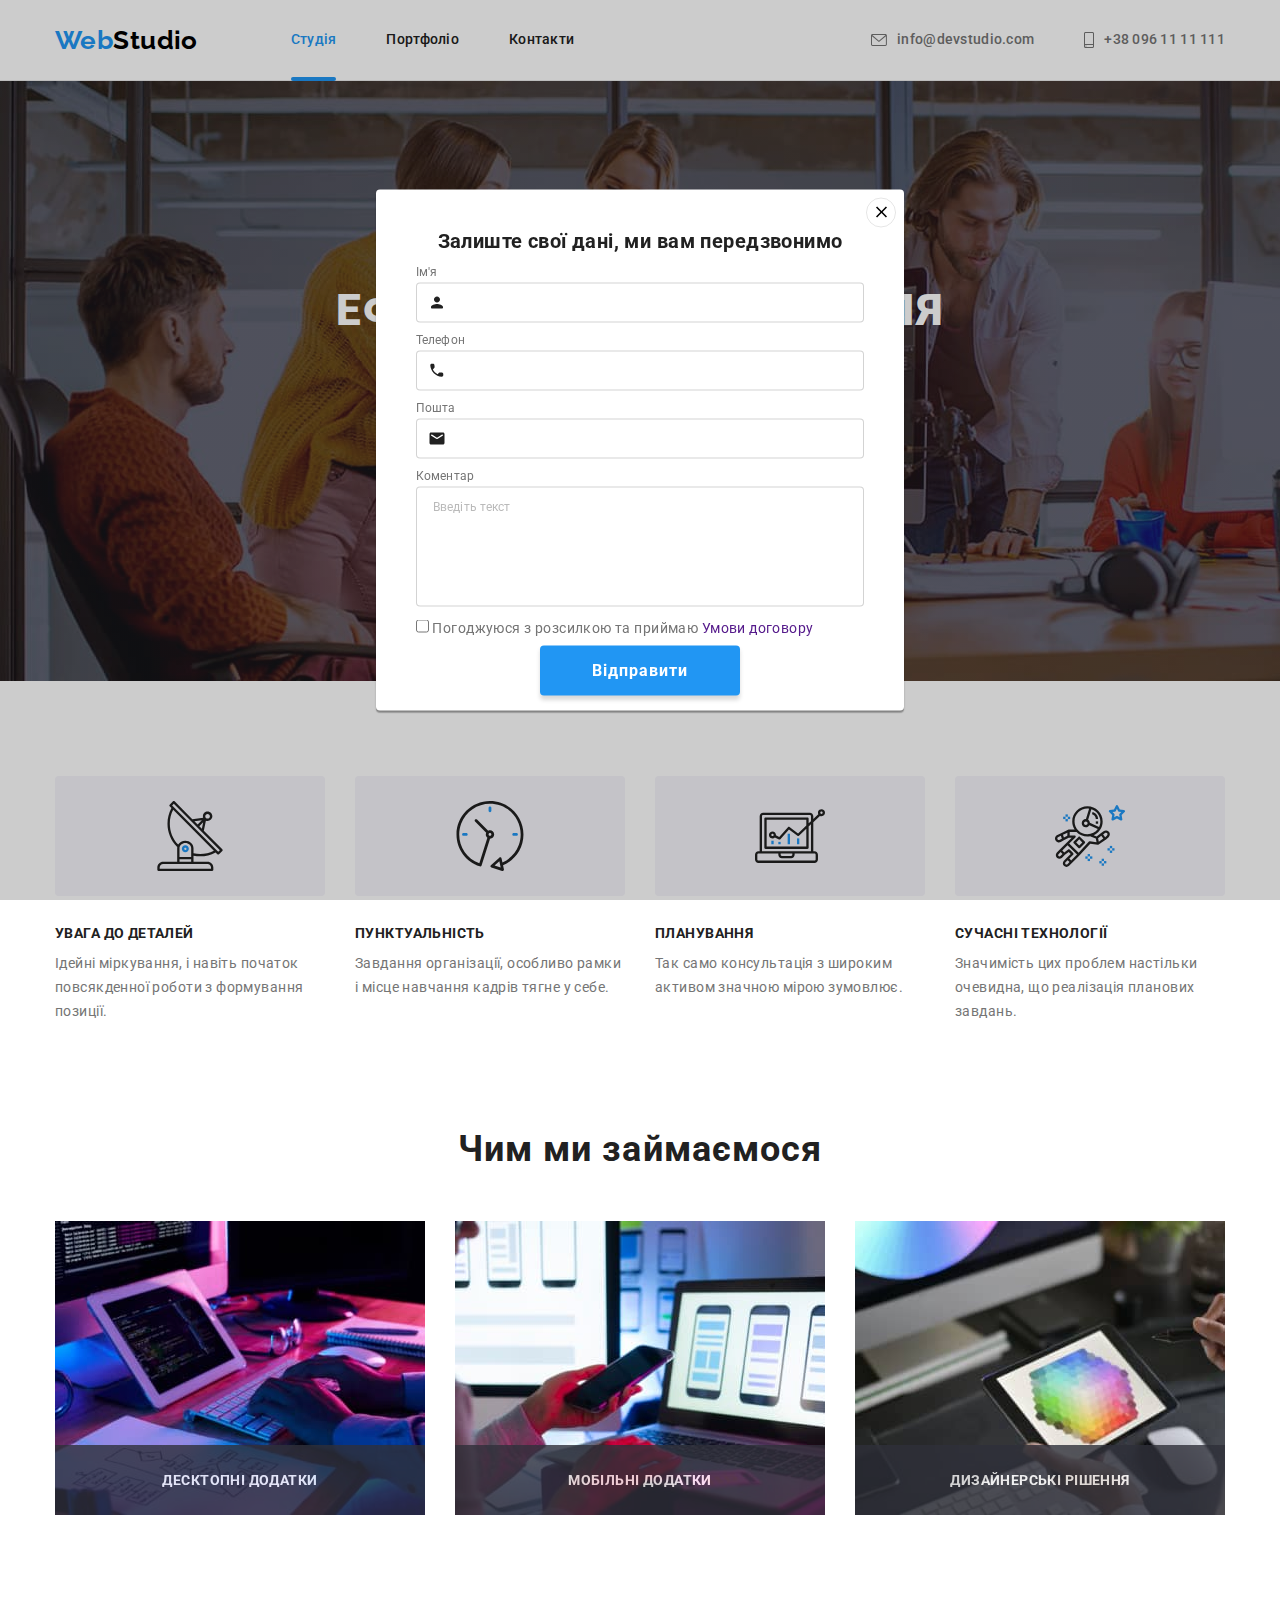
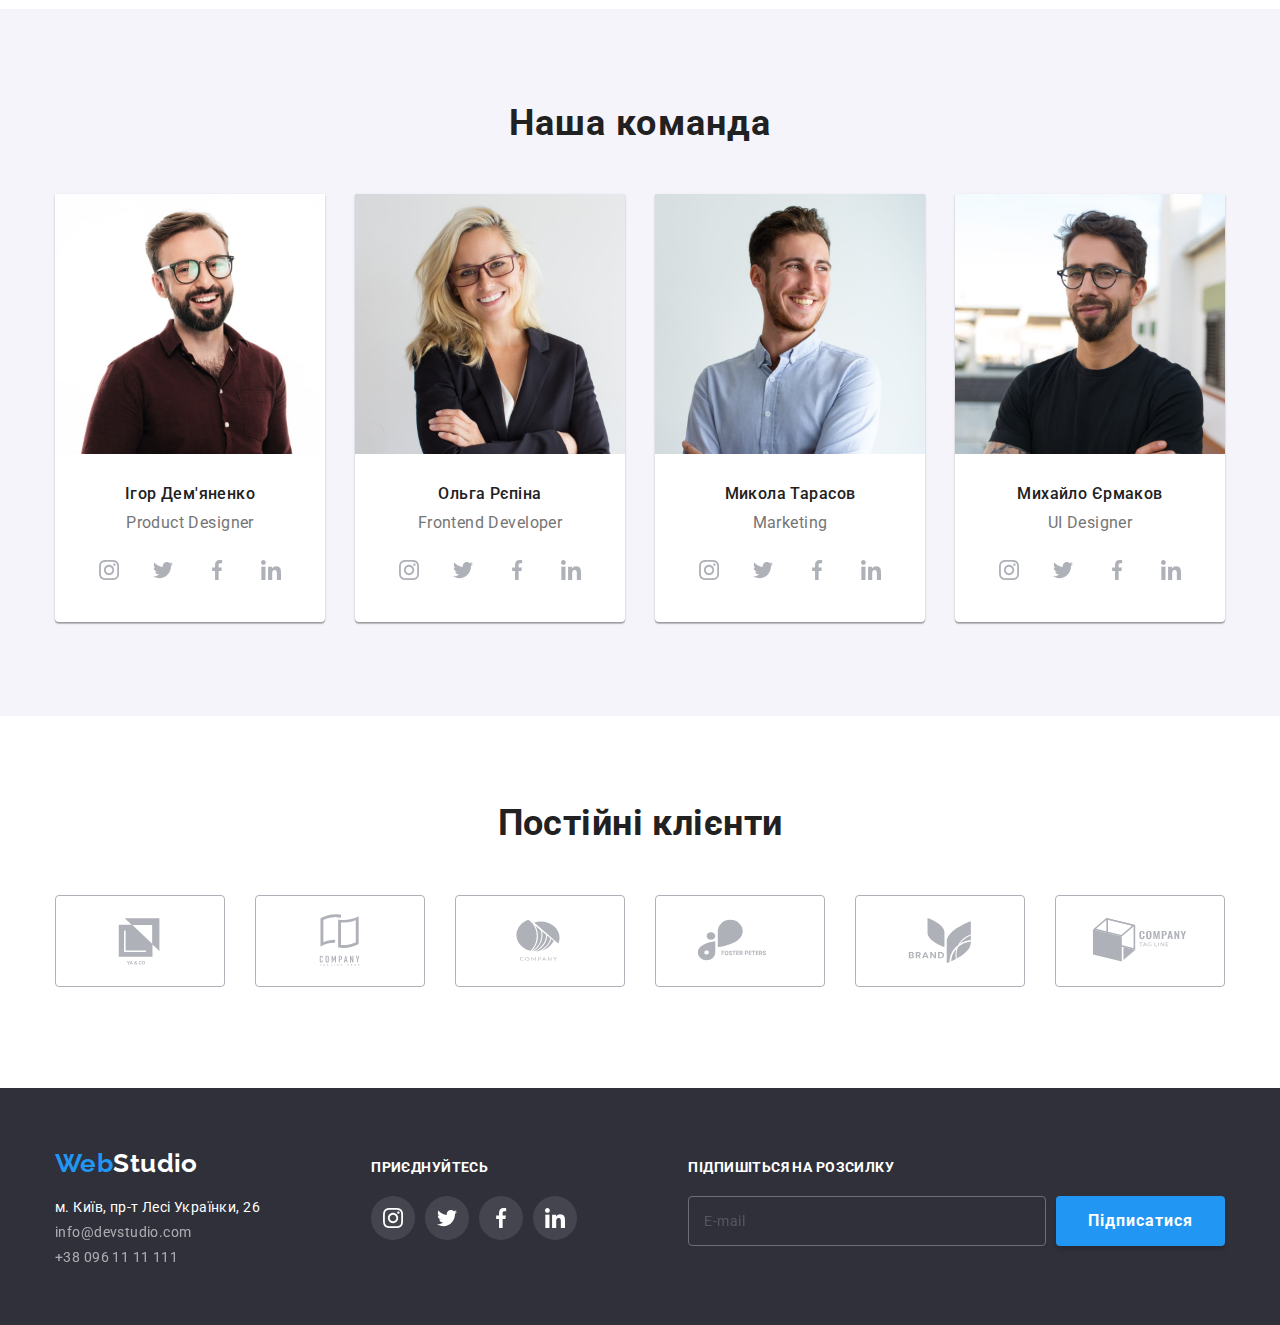
==== index.html @ ad866279 "hw6" ====
<!DOCTYPE html>
<html lang="uk">
<head>
    <meta charset="UTF-8">
    <meta http-equiv="X-UA-Compatible" content="IE=edge">
    <meta name="viewport" content="width=device-width, initial-scale=1.0">
    <title>WebStudio</title>
    <link rel="preconnect" href="https://fonts.googleapis.com">
    <link rel="preconnect" href="https://fonts.gstatic.com" crossorigin>
    <link href="https://fonts.googleapis.com/css2?family=Raleway:wght@700&family=Roboto:wght@400;500;700;900&display=swap" rel="stylesheet">
    <link rel="stylesheet" href="https://cdn.jsdelivr.net/npm/modern-normalize@1.1.0/modern-normalize.min.css">
    <link href="./css/styles.css" rel="stylesheet">
</head>
<body>
    <header class="page-header">
      <div class="container page-header-container">
        <nav class="nav-list">
            <a class="logo" href="./index.html">Web<span class="logo-header">Studio</span></a>
            
            <ul class="site-nav">
                <li class="site-nav-item"><a class="anchor current site-nav-link" href="./index.html">Студія</a></li>
                <li class="site-nav-item"><a class="anchor site-nav-link" href="./portfolio.html">Портфоліо</a></li>
                <li class="site-nav-item"><a class="anchor site-nav-link" href="">Контакти</a></li>
            </ul>
            </nav>
            <ul class="nav-button">
                <li class="nav-button-item">
                    <a class="anchor nav-link" href="mailto:info@devstudio.com">
                        <svg lang="en" aria-label="envelope-icon" class="header-icon" width="16" height="12">
                            <use href="./images/sprite.svg#icon-envelope"></use>
                        </svg>info@devstudio.com</a></li>
                <li>
                    <a class="anchor nav-link" href="tel:+380961111111">
                        <svg lang="en" aria-label="smartphone-icon" class="header-icon" width="10" height="16">
                            <use href="./images/sprite.svg#icon-smartphone"></use>
                        </svg>+38 096 11 11 111</a></li>
            </ul>
      </div>
    </header>
    <main>
        <section class="section-hero hero-bg">
            <div class="container hero-box">
                <h1 class="hero">Ефективні рішення для вашого бізнесу</h1>
                <button class="button" type="button" data-modal-open>Замовити послугу</button>
            </div>
        </section>
        <!-- Особливості -->
        <section class="section-features">
            <div class="container section-features-box">
                <h2 class="visually-hidden">Наші особливості</h2>
            <ul class="features-list">
                <li class="features-item">
                    <div class="feature-icon-box">
                        <svg lang="en" aria-label="icon-antenna" class="feature-icon">
                            <use href="./images/sprite.svg#icon-antenna"></use>
                        </svg>
                    </div>
                        <h3 class="features">Увага до деталей</h3>
                        <p class="features-text">Ідейні міркування, і навіть початок повсякденної роботи з формування позиції.</p>
                </li>
                <li class="features-item">
                    <div class="feature-icon-box">
                        <svg lang="en" aria-label="icon-clock" class="feature-icon">
                            <use href="./images/sprite.svg#icon-clock"></use>
                        </svg>
                    </div>
                        <h3 class="features">Пунктуальність</h3>
                        <p class="features-text">Завдання організації, особливо рамки і місце навчання кадрів тягне у себе.</p>
                </li>
                <li class="features-item">
                    <div class="feature-icon-box">
                        <svg lang="en" aria-label="icon-diagram" class="feature-icon">
                            <use href="./images/sprite.svg#icon-diagram"></use>
                        </svg>
                    </div>
                        <h3 class="features">Планування</h3>
                        <p class="features-text">Так само консультація з широким активом значною мірою зумовлює.</p>
                </li>
                <li class="features-item">
                    <div class="feature-icon-box">
                        <svg lang="en" aria-label="icon-astronaut" class="feature-icon">
                            <use href="./images/sprite.svg#icon-astronaut"></use>
                        </svg>
                    </div>
                        <h3 class="features">Сучасні технології</h3>
                        <p class="features-text">Значимість цих проблем настільки очевидна, що реалізація планових завдань.</p>
                </li>
            </ul>
            </div>
        </section>
        <!-- Чим ми займаємося -->
        <section class="work">
            <div class="container">
                <h2 class="our-work">Чим ми займаємося</h2>
                <ul class="work-list">
                    <li>
                    <div class="work-over-thumb">
                        <img src="./images/box-1.jpg" alt="лептоп" width="370" height="294">
                        <div class="work-box-overlay">
                            <p class="work-overlay-text">Десктопні додатки</p>
                        </div>
                    </div>  
                    </li>
                    <li>
                        <div class="work-over-thumb">
                            <img src="./images/box-2.jpg" alt="смартфон" width="370" height="294">
                            <div class="work-box-overlay">
                                <p class="work-overlay-text">Мобільні додатки</p>
                            </div>
                        </div>
                    </li>
                    <li>
                        <div class="work-over-thumb">
                            <img src="./images/box-3.jpg" alt="планшет" width="370" height="294">
                            <div class="work-box-overlay">
                                <p class="work-overlay-text">Дизайнерські рішення</p>
                            </div>
                        </div>
                    </li>
                </ul>
            </div>

        </section>
        <!-- Наша команда -->
        <section class="team">
            <div class="container">
                <h2 class="team-title">Наша команда</h2>
            <ul class="team-list">
                <li class="team-cards">
                    <img src="./images/card-1.jpg" alt="дизайнер" width="270" height="260">
                    <div class="team-box">
                        <h3 class="team-member">Ігор Дем'яненко</h3>
                        <p class="position" lang="en">Product Designer</p>
                        <ul class="social-list">
                            <li class="social-list-item">
                                <a href="" class="social-list-link">
                                    <svg lang="en" aria-label="instagram-icon" class="social-list-icon">
                                        <use href="./images/sprite.svg#icon-instagram"></use>
                                    </svg>
                                </a>
                            </li>
                            <li class="social-list-item">
                                <a href="" class="social-list-link">
                                    <svg lang="en" aria-label="twitter-icon" class="social-list-icon">
                                        <use href="./images/sprite.svg#icon-twitter"></use>
                                    </svg>
                                </a>
                            </li>
                            <li class="social-list-item">
                                <a href="" class="social-list-link">
                                    <svg lang="en" aria-label="facebook-icon" class="social-list-icon">
                                        <use href="./images/sprite.svg#icon-facebook"></use>
                                    </svg>
                                </a>
                            </li>
                            <li class="social-list-item">
                                <a href="" class="social-list-link">
                                    <svg lang="en" aria-label="linkedin-icon" class="social-list-icon">
                                        <use href="./images/sprite.svg#icon-linkedin"></use>
                                    </svg>
                                </a>
                            </li>
                          </ul>
                    </div>
                </li>
                <li class="team-cards">
                    <img src="./images/card-2.jpg" alt="розробник" width="270" height="260">
                    <div class="team-box">
                        <h3 class="team-member">Ольга Рєпіна</h3>
                        <p class="position" lang="en">Frontend Developer</p>
                        <ul class="social-list">
                            <li class="social-list-item">
                                <a href="" class="social-list-link">
                                    <svg lang="en" aria-label="instagram-icon" class="social-list-icon">
                                        <use href="./images/sprite.svg#icon-instagram"></use>
                                    </svg>
                                </a>
                            </li>
                            <li class="social-list-item">
                                <a href="" class="social-list-link">
                                    <svg lang="en" aria-label="twitter-icon" class="social-list-icon">
                                        <use href="./images/sprite.svg#icon-twitter"></use>
                                    </svg>
                                </a>
                            </li>
                            <li class="social-list-item">
                                <a href="" class="social-list-link">
                                    <svg lang="en" aria-label="facebook-icon" class="social-list-icon">
                                        <use href="./images/sprite.svg#icon-facebook"></use>
                                    </svg>
                                </a>
                            </li>
                            <li class="social-list-item">
                                <a href="" class="social-list-link">
                                    <svg lang="en" aria-label="linkedin-icon" class="social-list-icon">
                                        <use href="./images/sprite.svg#icon-linkedin"></use>
                                    </svg>
                                </a>
                            </li>
                          </ul>
                    </div>
                </li>
                <li class="team-cards">
                    <img src="./images/card-3.jpg" alt="менеджер" width="270" height="260">
                    <div class="team-box">
                        <h3 class="team-member">Микола Тарасов</h3>
                        <p class="position" lang="en">Marketing</p>
                        <ul class="social-list">
                            <li class="social-list-item">
                                <a href="" class="social-list-link">
                                    <svg lang="en" aria-label="instagram-icon" class="social-list-icon">
                                        <use href="./images/sprite.svg#icon-instagram"></use>
                                    </svg>
                                </a>
                            </li>
                            <li class="social-list-item">
                                <a href="" class="social-list-link">
                                    <svg lang="en" aria-label="twitter-icon" class="social-list-icon">
                                        <use href="./images/sprite.svg#icon-twitter"></use>
                                    </svg>
                                </a>
                            </li>
                            <li class="social-list-item">
                                <a href="" class="social-list-link">
                                    <svg lang="en" aria-label="facebook-icon" class="social-list-icon">
                                        <use href="./images/sprite.svg#icon-facebook"></use>
                                    </svg>
                                </a>
                            </li>
                            <li class="social-list-item">
                                <a href="" class="social-list-link">
                                    <svg lang="en" aria-label="linkedin-icon" class="social-list-icon">
                                        <use href="./images/sprite.svg#icon-linkedin"></use>
                                    </svg>
                                </a>
                            </li>
                          </ul>
                    </div>
                </li>
                <li class="team-cards">
                    <img src="./images/card-4.jpg" alt="UI дизайнер" width="270" height="260">
                    <div  class="team-box">
                        <h3 class="team-member">Михайло Єрмаков</h3>
                        <p class="position" lang="en">UI Designer</p>
                        <ul class="social-list">
                            <li class="social-list-item">
                                <a href="" class="social-list-link">
                                    <svg lang="en" aria-label="instagram-icon" class="social-list-icon">
                                        <use href="./images/sprite.svg#icon-instagram"></use>
                                    </svg>
                                </a>
                            </li>
                            <li class="social-list-item">
                                <a href="" class="social-list-link">
                                    <svg lang="en" aria-label="twitter-icon" class="social-list-icon">
                                        <use href="./images/sprite.svg#icon-twitter"></use>
                                    </svg>
                                </a>
                            </li>
                            <li class="social-list-item">
                                <a href="" class="social-list-link">
                                    <svg lang="en" aria-label="facebook-icon" class="social-list-icon">
                                        <use href="./images/sprite.svg#icon-facebook"></use>
                                    </svg>
                                </a>
                            </li>
                            <li class="social-list-item">
                                <a href="" class="social-list-link">
                                    <svg lang="en" aria-label="linkedin-icon" class="social-list-icon">
                                        <use href="./images/sprite.svg#icon-linkedin"></use>
                                    </svg>
                                </a>
                            </li>
                          </ul>
                    </div>
                </li>
            </ul>
            </div>
        </section>
        <!-- Clients  -->
        <section class="section-clients">
            <div class="container">
                <h2 class="clients">Постійні клієнти</h2>
            <ul class="clients-list">
                <li class="client-item">
                    <a class="client-link" href="">
                        <svg lang="en" aria-label="client-icon" class="client-icon">
                            <use href="./images/sprite.svg#icon-client-1"></use>
                        </svg>
                    </a>
                </li>
                <li class="client-item">
                    <a class="client-link" href="">
                        <svg lang="en" aria-label="client-icon" class="client-icon">
                            <use href="./images/sprite.svg#icon-client-2"></use>
                        </svg>
                    </a>
                </li>
                <li class="client-item">
                    <a class="client-link" href="">
                        <svg lang="en" aria-label="client-icon" class="client-icon">
                            <use href="./images/sprite.svg#icon-client-3"></use>
                        </svg>
                    </a>
                </li>
                <li class="client-item">
                    <a class="client-link" href="">
                        <svg lang="en" aria-label="client-icon" class="client-icon">
                            <use href="./images/sprite.svg#icon-client-4"></use>
                        </svg>
                    </a>
                </li>
                <li class="client-item">
                    <a class="client-link" href="">
                        <svg lang="en" aria-label="client-icon" class="client-icon">
                            <use href="./images/sprite.svg#icon-client-5"></use>
                        </svg>
                    </a>
                </li>
                <li class="client-item">
                    <a class="client-link" href="">
                        <svg lang="en" aria-label="client-icon" class="client-icon">
                            <use href="./images/sprite.svg#icon-client-6"></use>
                        </svg>
                    </a>
                </li>
            </ul>
            </div>
        </section>
    </main>
    <!-- Футер -->
    <footer class="footer-color">
        <div class="container footer-container">
            <div>
                <a class="logo-footer" href="./index.html">Web<span class="logo-white">Studio</span></a>
        <address>
            <ul>
                <li class="footer-list">
                    <a class="link-address" href="https://goo.gl/maps/CPtrU1FHBa2aNyZL9" target="_blank" rel="noopener noreferrer nofollow">м. Київ, пр-т Лесі Українки, 26</a>
                </li>
                <li class="footer-list">
                    <a class="link-footer" href="mailto:info@devstudio.com">info@devstudio.com</a>
                </li>
                <li>
                    <a class="link-footer" href="tel:+380961111111">+38 096 11 11 111</a>
                </li>
            </ul>         
        </address>
            </div>
        <div>
            <h3 class="join-in">Приєднуйтесь</h3>
          <ul class="social-list-footer">
            <li class="social-list-item-footer">
                <a href="" class="social-list-link-footer">
                    <svg lang="en" aria-label="instagram-icon" class="social-list-icon-footer">
                        <use href="./images/sprite.svg#icon-instagram"></use>
                    </svg>
                </a>
            </li>
            <li class="social-list-item-footer">
                <a href="" class="social-list-link-footer">
                    <svg lang="en" aria-label="twitter-icon" class="social-list-icon-footer">
                        <use href="./images/sprite.svg#icon-twitter"></use>
                    </svg>
                </a>
            </li>
            <li class="social-list-item-footer">
                <a href="" class="social-list-link-footer">
                    <svg lang="en" aria-label="facebook-icon" class="social-list-icon-footer">
                        <use href="./images/sprite.svg#icon-facebook"></use>
                    </svg>
                </a>
            </li>
            <li class="social-list-item-footer">
                <a href="" class="social-list-link-footer">
                    <svg lang="en" aria-label="linkedin-icon" class="social-list-icon-footer">
                        <use href="./images/sprite.svg#icon-linkedin"></use>
                    </svg>
                </a>
            </li>
          </ul>
        </div>
        <div class="footer-form-box">
            <p class="join-in">Підпишіться на розсилку</p>
            <form class="footer-form">
                <label class="footer-label">
                    <input type="text" class="footer-input" name="email" placeholder="E-mail" required>
                </label>
                <button type="submit" class="footer-submit-btn">Підписатися</button>
            </form>
        </div>
        </div>
    </footer>
    <div class="backdrop " data-modal>
        <div class="modal">
            <button class="modal-close-btn" data-modal-close>
                <svg class="modal-close-icon" width="18" height="18">
                    <use href="./images/sprite.svg#icon-close"></use>
                </svg>
            </button>
            <form class="modal-form">
                <p class="modal-user-data">Залиште свої дані, ми вам передзвонимо</p>
                        <label class="modal-title">
                            <span class="modal-title-desc">Ім'я</span>
                            <span class="modal-box">
                                <input class="modal-input" 
                                    type="text" name="user_name" 
                                    required 
                                    pattern="[a-zA-Zа-яА-ЯіІїЇ]+">
                                <svg class="modal-icon">
                                    <use href="./images/sprite.svg#icon_person"></use>
                                </svg>
                            </span>
                        </label>
                    <label class="modal-title">
                        <span class="modal-title-desc">Телефон</span>
                        <span class="modal-box">
                            <input class="modal-input" 
                                type="tel" name="user_tel" 
                                required 
                                pattern="[0-9]{3}-[0-9]{3}-[0-9]{2}-[0-9]{2}">
                            <svg class="modal-icon">
                                <use href="./images/sprite.svg#icon_phone"></use>
                            </svg>
                        </span>
                    </label>

                    <label class="modal-title">
                        <span class="modal-title-desc">Пошта</span>
                        <span class="modal-box">
                            <input class="modal-input" type="email" name="user_email" required>
                            <svg class="modal-icon">
                                <use href="./images/sprite.svg#icon_email"></use>
                            </svg>
                        </span>
                    </label>
                <label class="modal-title">
                    <span class="modal-title-desc">Коментар</span>
                    <textarea name="user_comment" 
                    placeholder="Введіть текст" 
                    class="modal-comment"></textarea>
                </label>
                <label class="modal-title">
                    <input type="checkbox" name="user_policy">
                    Погоджуюся з розсилкою та приймаю <a href="" class="policy-link">Умови договору</a>
                </label>
                <div class="modal-btn-box">
                    <button type="submit" class="modal-submit-btn">Відправити</button>
                </div>
            </form>
        </div>
    </div>
    <script src="./js/modal.js"></script> 
</body>
</html>
---- css/styles.css ----
:root {
    --primary-color: #ffffff;
    --secondary-color: #2F303A;
    --accent-color: #2196F3;
    --accent-btn-color: #188CE8;
    --title-text-color: #212121;
    --text-color: #757575;
    --button-color: #F5F4FA;
    --logo-dark-color: #000000;
    --icon-color: #AFB1B8;
    --transition-dur-and-func: 250ms cubic-bezier(0.4, 0, 0.2, 1);
}
h1,
h2,
h3,
h4,
p {
    margin-top: 0;
    margin-bottom: 0;
}
.container {
    width: 1200px;
    margin-left: auto;
    margin-right: auto;
    padding-left: 15px;
    padding-right: 15px;
}

/* -//-//-//-//-//-//-//- Body -//-//-//-//-//-//-//- */
body {
    font-size: 14px;
    font-family: 'Roboto', sans-serif;
    letter-spacing: 0.03em;
    background-color: var(--primary-color);
    color: var(--text-color);
}
ul {
    list-style: none;
    margin-top: 0;
    margin-bottom: 0;
    padding-left: 0;
}
img {
    display: block;
}
/* -//-//-//-//-//-//-//- Header -//-//-//-//-//-//-//- */
.page-header {
    border-bottom: 1px solid #ECECEC;
}
.page-header-container {
    display: flex;
    align-items: center;
    justify-content: space-between;
}
.nav-list {
    display: flex;
    align-items: center;
}
.site-nav {
    display: flex;
    align-items: center;
    column-gap: 50px;
    font-weight: 500;
    line-height: 1.14;
    letter-spacing: 0.02em;
    color: var(--title-text-color);
}
.site-nav-link {
    display: inline-block;
    padding-top: 32px;
    padding-bottom: 32px;
}
.logo {
    margin-right: 93px;
    font-family: 'Raleway';
    font-weight: 700;
    font-size: 26px;
    line-height: 1.19;
    color: var(--accent-color);
}
.logo-header {
    color: var(--logo-dark-color);
}
a {
    text-decoration: none;
}
.anchor {
    color: var(--title-text-color);
    transition: color 250ms cubic-bezier(0.4, 0, 0.2, 1);
}
.current {
    color: var(--accent-color);
    position: relative;
    transition: color 250ms cubic-bezier(0.4, 0, 0.2, 1);
}
.current::after {
    display: block;
    position: absolute;
    left: 0;
    bottom: -1px;
    width: 100%;
    height: 4px;
    background-color: var(--accent-color);
    border-radius: 2px;
    content: "";
} 

.anchor:hover, 
.anchor:focus, 
.header-icon:hover,
.header-icon:focus   {
    color: var(--accent-color);
}
.nav-link {
    display: flex;
    align-items: center;
    padding-top: 32px;
    padding-bottom: 32px;
    font-style: normal;
    font-weight: 500;
    line-height: 1.14;
    letter-spacing: 0.02em;
    color: var(--text-color);
    transition: color 250ms cubic-bezier(0.4, 0, 0.2, 1);
}
.nav-button {
    display: flex;
}
.nav-button-item {
    margin-right: 50px;
}
.header-icon {
    margin-right: 10px;
    fill: currentColor;
    transition: background-color 250ms cubic-bezier(0.4, 0, 0.2, 1);
}

/* -//-//-//-//-//-//-//- Button -//-//-//-//-//-//-//- */
.section-hero {
    padding-top: 200px;
    padding-bottom: 200px;
}
.hero-bg {
    max-width: 1600px;
    height: 600px;
    margin: auto;
    background-color: var(--secondary-color);
    background-image: linear-gradient(rgba(47, 48, 58, 0.4), rgba(47, 48, 58, 0.4)), url(../images/hero.jpg);
    background-repeat: no-repeat;
    background-size: cover;
}
.hero-box {
    display: flex;
    align-items: center;
    flex-direction: column;
    width: 700px;
}
.hero {
    margin-bottom: 30px;
    font-weight: 900;
    font-size: 44px;
    line-height: 1.36;
    text-align: center;
    letter-spacing: 0.06em;
    text-transform: uppercase;
    color: var(--primary-color);
}
.button {
    display: flex;
    align-items: center;
    text-align: center;
    padding: 10px 32px;
    font-weight: 700;
    font-size: 16px;
    line-height: 1.88;
    letter-spacing: 0.06em;
    cursor: pointer;
    background-color: var(--accent-color);
    color: var(--primary-color);
    border: none;
    box-shadow: 0px 4px 4px rgba(0, 0, 0, 0.15);
    border-radius: 4px;
    transition: background-color 250ms cubic-bezier(0.4, 0, 0.2, 1);
}
.button:hover, .button:focus {
    background-color: var(--accent-btn-color);
}

/* -//-//-//-//-//-//-//- Features -//-//-//-//-//-//-//- */
.section-features {
    padding-top: 95px;
}
.feature-icon-box {
    display: flex;
    align-items: center;
    justify-content: center;
    margin-bottom: 30px;
    width: 270px;
    height: 120px;
    background: var(--button-color);
    border-radius: 4px;
    border: none;
}
.feature-icon {
    width: 70px;
    height: 70px;

}
.features-list {
    display: flex;
    column-gap: 30px;
}

.features {
    margin-bottom: 10px;
    font-weight: 700;
    font-size: 14px;
    line-height: 1.14;
    text-transform: uppercase;
    color: var(--title-text-color);
}
.features-text {
    line-height: 1.71;
}
 /* -//-//-//-//-//-//-//- Work -//-//-//-//-//-//-//- */
 .work {
    padding-top: 105px;
    padding-bottom: 94px;
 }
.visually-hidden {
    position: absolute;
    white-space: nowrap;
    width: 1px;
    height: 1px;
    overflow: hidden;
    border: 0;
    padding: 0;
    clip: rect(0 0 0 0);
    clip-path: inset(50%);
    margin: -1px;
  }
.our-work, .team-title {
    font-weight: 700;
    font-size: 36px;
    line-height: 1.16;
    text-align: center;
    letter-spacing: 0.03em;
    color: var(--title-text-color);
}
.our-work {
    margin-bottom: 50px;
}
.work-list {
    display: flex;
    column-gap: 30px;
}
.work-over-thumb {
    position: relative;
    overflow: hidden;
}
.work-box-overlay {
    display: flex;
    align-items: center;
    justify-content: center;
    position: absolute;
    left: 0;
    bottom: 0;
    width: 370px;
    height: 70px;
    background-color: var(--secondary-color);
    opacity: 0.8;
} 
.work-overlay-text {
    font-weight: 700;
    line-height: 16px;
    text-align: center;
    text-transform: uppercase;
    color: var(--primary-color);
}
/* -//-//-//-//-//-//-//- Team -//-//-//-//-//-//-//- */
.team {
    padding-top: 94px;
    padding-bottom: 94px;
    background-color: var(--button-color);    
}
.team-title {
    margin-bottom: 50px;
}
.team-list {
    display: flex;
    gap: 30px;
}
.team-cards {
    background-color: var(--primary-color);
    box-shadow: 0px 1px 3px rgba(0, 0, 0, 0.12), 0px 1px 1px rgba(0, 0, 0, 0.14), 0px 2px 1px rgba(0, 0, 0, 0.2);
    border-radius: 0px 0px 4px 4px;
}
.team-box {
    padding: 30px;
}
.team-member {
    margin-bottom: 10px;
    font-weight: 500;
    font-size: 16px;
    line-height: 1.1875;
    text-align: center;
    color: var(--title-text-color);
}
.position {
    margin-bottom: 16px;
    font-size: 16px;
    line-height: 1.1875;
    text-align: center;
}
.social-list {
    display: flex;
    align-items: center;
    justify-content: center;
    column-gap: 10px;
}
.social-list-icon {
    fill: currentColor;
    width: 20px;
    height: 20px;
}
.social-list-link {
    display: flex;
    align-items: center;
    justify-content: center;
    width: 44px;
    height: 44px;
    border-radius: 50%;
    color: var(--icon-color);
    transition: color 250ms cubic-bezier(0.4, 0, 0.2, 1), background-color 250ms cubic-bezier(0.4, 0, 0.2, 1);
}
.social-list-link:hover, 
.social-list-link:focus {
    background-color: var(--accent-color);
    color: var(--primary-color);
}
/* -//-//-//-//-//-//-//- Cients -//-//-//-//-//-//-//- */
.section-clients {
    padding-top: 87px;
    padding-bottom: 101px;
}
.clients {
    margin-bottom: 50px;
    font-style: normal;
    font-weight: 700;
    font-size: 36px;
    line-height: 1.16;
    text-align: center;
    color: var(--title-text-color);
}
.clients-list {
    display: flex;
    justify-content: center;
    gap: 30px;
}
.client-link {
    display: flex;
    align-items: center;
    justify-content: center;
    width: 170px;
    height: 92px;
    border: 1px solid var(--icon-color);
    border-radius: 4px;
    color: var(--icon-color);
    transition: color 250ms cubic-bezier(0.4, 0, 0.2, 1), border-color 250ms cubic-bezier(0.4, 0, 0.2, 1);
}
.client-icon {
    width: 106px;
    height: 60px;
    fill: currentColor;
}
.client-link:hover, 
.client-link:focus {
    border-color: var(--accent-color);
    color: var(--accent-color);
}

/* -//-//-//-//-//-//-//- Footer -//-//-//-//-//-//-//- */

.footer-color {
    padding-top: 60px;
    padding-bottom: 60px;
    background-color: var(--secondary-color);
}
.logo-footer {
    display: inline-block;
    margin-bottom: 20px;
    font-family: 'Raleway';
    font-weight: 700;
    font-size: 26px;
    line-height: 1.19;
    color: var(--accent-color);
}
.logo-white {
    color: var(--primary-color);
}
.link-address {
    font-style: normal;
    color: var(--primary-color);
    transition: color 250ms cubic-bezier(0.4, 0, 0.2, 1);
}
.link-footer {
    font-style: normal;
    color: var(--primary-color);
    opacity: 0.6;
    transition: color 250ms cubic-bezier(0.4, 0, 0.2, 1);
}
.link-footer:focus, .link-footer:hover {
    color: var(--accent-color);
}
.footer-list {
    margin-bottom: 9px;
}
.footer-container {
    display: flex;
    gap: 70px;
    justify-content: space-between;
    align-items: baseline;
}
.join-in {
    margin-bottom: 20px;
    padding-top: 12px;
    font-weight: 700;
    font-size: 14px;
    line-height: 1.14;
    text-transform: uppercase;
    color: var(--primary-color);
}
.social-list-footer {
    display: flex;
    align-items: center;
    justify-content: center;
    column-gap: 10px;
}

.social-list-link-footer {
    display: flex;
    align-items: center;
    justify-content: center;
    width: 44px;
    height: 44px;
    border-radius: 50%;
    background-color: rgba(255, 255, 255, 0.1);
    color: var(--primary-color);
    transition: color 250ms cubic-bezier(0.4, 0, 0.2, 1), background-color 250ms cubic-bezier(0.4, 0, 0.2, 1);
}

.social-list-icon-footer {
    fill: currentColor;
    width: 20px;
    height: 20px;
}

.social-list-link-footer:hover, 
.social-list-link-footer:focus {
    background-color: var(--accent-color);
}
.footer-form-box {
    /* margin-left: auto;
    margin-right: 215px; */

}
.footer-form {
display: flex;
}
.footer-label {
    display: flex;
    

}
.footer-input {
    display: flex;
    align-items: center;
    width: 358px;
    height: 50px;
    margin-right: 10px;
    padding: 15px;
    letter-spacing: 0.03em;
    filter: drop-shadow(0px 4px 4px rgba(0, 0, 0, 0.15));
    border: 1px solid var(--primary-color);
    opacity: 0.3;
    border-radius: 4px;
    background-color: transparent;
    color: rgba(255, 255, 255, 0.6);
}
.footer-input::placeholder {
    color: rgba(255, 255, 255, 0.6);
    
} 
.footer-submit-btn {
    padding: 10px 32px;
    font-weight: 700;
    font-size: 16px;
    line-height: 1.88;
    letter-spacing: 0.06em;
    cursor: pointer;
    background-color: var(--accent-color);
    color: var(--primary-color);
    border: none;
    box-shadow: 0px 4px 4px rgba(0, 0, 0, 0.15);
    border-radius: 4px;
    transition: background-color var(--transition-dur-and-func);
}
.footer-submit-btn:hover, .footer-submit-btn:focus {
    background-color: var(--accent-btn-color);
}
/* -//-//-//-//-//-//-//- Backdrop -//-//-//-//-//-//-//- */
.backdrop {
    position: fixed;
    top: 0;
    left: 0;
    width: 100%;
    height: 100%;
    background-color: rgba(0, 0, 0, 0.2);
    z-index: 100;
    
    opacity: 1;
    visibility: visible;
    pointer-events: auto;
    transition: opacity 250ms cubic-bezier(0.4, 0, 0.2, 1), visibility 250ms cubic-bezier(0.4, 0, 0.2, 1);
}
.modal {
    position: absolute;
    top: 50%;
    left: 50%;
    transform: translate(-50%, -50%);
    width: 528px;
    height: 521px;
    padding: 40px;
    background-color: var(--primary-color);
    box-shadow: 0px 1px 3px rgba(0, 0, 0, 0.12), 0px 1px 1px rgba(0, 0, 0, 0.14), 0px 2px 1px rgba(0, 0, 0, 0.2);
    border-radius: 4px;
}
.modal-close-btn {
    position: absolute;
    top: 8px;
    right: 8px;
    display: flex;
    align-items: center;
    justify-content: center;
    width: 30px;
    height: 30px;
    border-radius: 50%;
    background-color: transparent;
    border: 1px solid rgb(0, 0, 0, 0.1);
    padding: 0;
    cursor: pointer;
}

.backdrop.is-hidden {
    opacity: 0;
    visibility: hidden;
    pointer-events: none;
}
/* -//-//-//-//-//-//-//- Backdrop -//-//-//-//-//-//-//- */

/* -//-//-//-//-//-//-//- Modal window -//-//-//-//-//-//-//- */
.modal-user-data {
    font-family: 'Roboto';
    font-style: normal;
    font-weight: 700;
    font-size: 20px;
    line-height: 1.15;
    text-align: center;
    margin-bottom: 12px;
    color: var(--title-text-color);
    
}
.modal-form {
    display: flex;
    flex-direction: column;
}
.modal-title {
    margin-bottom: 10px;
}
.modal-title-desc {
    display: block;
    margin-bottom: 4px;
    font-family: 'Roboto';
    font-style: normal;
    font-weight: 400;
    font-size: 12px;
    line-height: 1.17;
    letter-spacing: 0.01em;
    color: var(--text-color);
}
.modal-box {
    position: relative;
    display: block;
}
.modal-input {
    width: 100%;
    height: 40px;
    padding-left: 42px;
    border: 1px solid rgba(33, 33, 33, 0.2);
    border-radius: 4px;
    transition: border-color var(--transition-dur-and-func);
}
.modal-input:focus {
    border-color: var(--accent-color);
    outline: none;
    cursor: pointer;
} 

.modal-icon {
    position: absolute;
    top: 50%;
    left: 12px;
    transform: translateY(-50%);
    display: block;
    width: 18px;
    height: 18px;
    fill: var(--title-text-color);
    transition: fill var(--transition-dur-and-func);
}
.modal-input:focus + .modal-svg {
    fill: var(--accent-color);
    outline: none;
}
.modal-comment {
    width: 100%;
    height: 120px;
    padding: 12px 16px;
    border: 1px solid rgba(33, 33, 33, 0.2);
    border-radius: 4px;
    resize: none;
    transition: border-color var(--transition-dur-and-func);
}
.modal-comment:focus {
    border-color: var(--accent-color);
    outline: none;
    cursor: pointer;
}
.modal-comment::placeholder {
    font-style: normal;
    font-weight: 400;
    font-size: 12px;
    line-height: 14px;
    letter-spacing: 0.01em;
    color: rgba(117, 117, 117, 0.5);
}
.modal-btn-box {
    display: flex;
    justify-content: center;
    
}
.modal-submit-btn {
    display: flex;
    justify-content: center;
    width: 200px;
    height: 50px;
    padding: 10px;
    font-weight: 700;
    font-size: 16px;
    line-height: 1.88;
    letter-spacing: 0.06em;
    cursor: pointer;
    background-color: var(--accent-color);
    color: var(--primary-color);
    border: none;
    box-shadow: 0px 4px 4px rgba(0, 0, 0, 0.15);
    border-radius: 4px;
    transition: background-color var(--transition-dur-and-func);
}
/* -//-//-//-//-//-//-//- Modal window -//-//-//-//-//-//-//- */



/* -//-//-//-//-//-//-//- Portfolio -//-//-//-//-//-//-//- */
.section-portfolio {
    padding-top: 94px;
    padding-bottom: 94px;
}
.list-buttons {
    display: flex;
    align-items: center;
    justify-content: center;
    gap: 8px;
    margin-bottom: 50px;
}
.list-btn {
    padding: 6px 22px;
    font-family: inherit;
    font-style: normal;
    font-weight: 500;
    font-size: 16px;
    line-height: 1.625;
    text-align: center;
    background-color: var(--button-color);
    border-radius: 4px;
    border: none;
    cursor: pointer;
    transition: background-color 250ms cubic-bezier(0.4, 0, 0.2, 1), 
    box-shadow 250ms cubic-bezier(0.4, 0, 0.2, 1),
    color 250ms cubic-bezier(0.4, 0, 0.2, 1);
}
.list-btn:active, .list-btn:hover,
.list-btn:focus {
    color: var(--primary-color);
    box-shadow: 0px 3px 1px rgba(0, 0, 0, 0.1), 
    0px 1px 2px rgba(0, 0, 0, 0.08), 
    0px 2px 2px rgba(0, 0, 0, 0.12);
    background-color: var(--accent-color);
}
.list-cards {
    display: flex;
    flex-wrap: wrap;
    gap: 30px;
}
.portfolio-link {
    display: block;
    color: var(--title-text-color);
    transition: box-shadow 250ms cubic-bezier(0.4, 0, 0.2, 1),
}
.portfolio-link:hover,
.portfolio-link:focus {
    box-shadow: 0px 1px 1px rgba(0, 0, 0, 0.12), 
    0px 4px 4px rgba(0, 0, 0, 0.06), 
    1px 4px 6px rgba(0, 0, 0, 0.16);
}

.over-thumb {
    position: relative;
    overflow: hidden; 
}
.overlay-box {
    position: absolute;
    top: 0;
    left: 0;
    width: 100%;
    height: 100%;
    padding: 64px 24px;
    background-color: var(--accent-color);
    opacity: 0.9;
    transform: translateY(101%);
    transition: transform 250ms cubic-bezier(0.4, 0, 0.2, 1), background-color 250ms cubic-bezier(0.4, 0, 0.2, 1);
}
.overlay-text {
    font-style: normal;
    font-size: 18px;
    line-height: 1.56;
    color: var(--primary-color);
}
.portfolio-link:hover .overlay-box, 
.portfolio-link:focus .overlay-box {
    transform: translateY(0%);
}
.cards-box {
    padding: 20px 24px;
    border: 1px solid #EEEEEE;
    border-top: none;
}
.list-title {
    margin-bottom: 4px;
    font-weight: 700;
    font-size: 18px;
    line-height: 2;
    letter-spacing: 0.06em;
    color: var(--title-text-color);
}
.list-item {
    font-size: 16px;
    line-height: 1.875;
    color: var(--text-color);
}
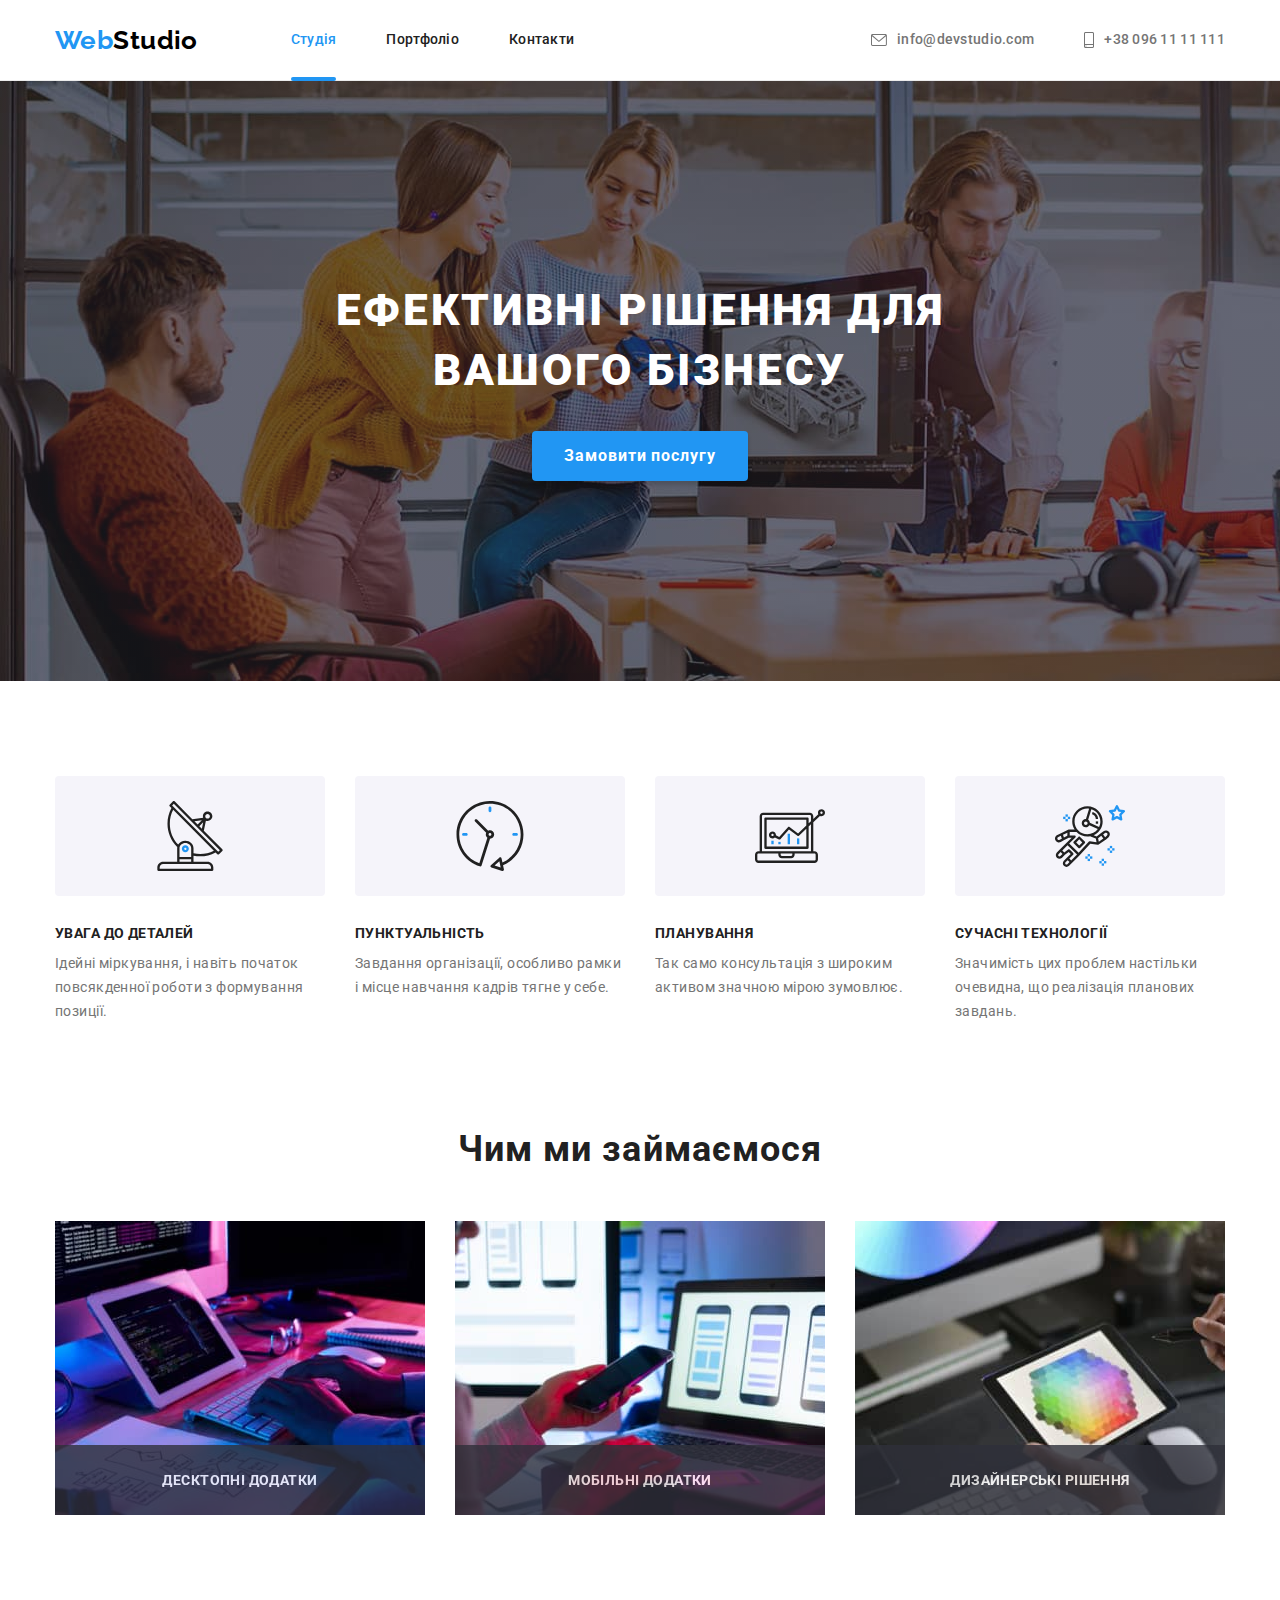
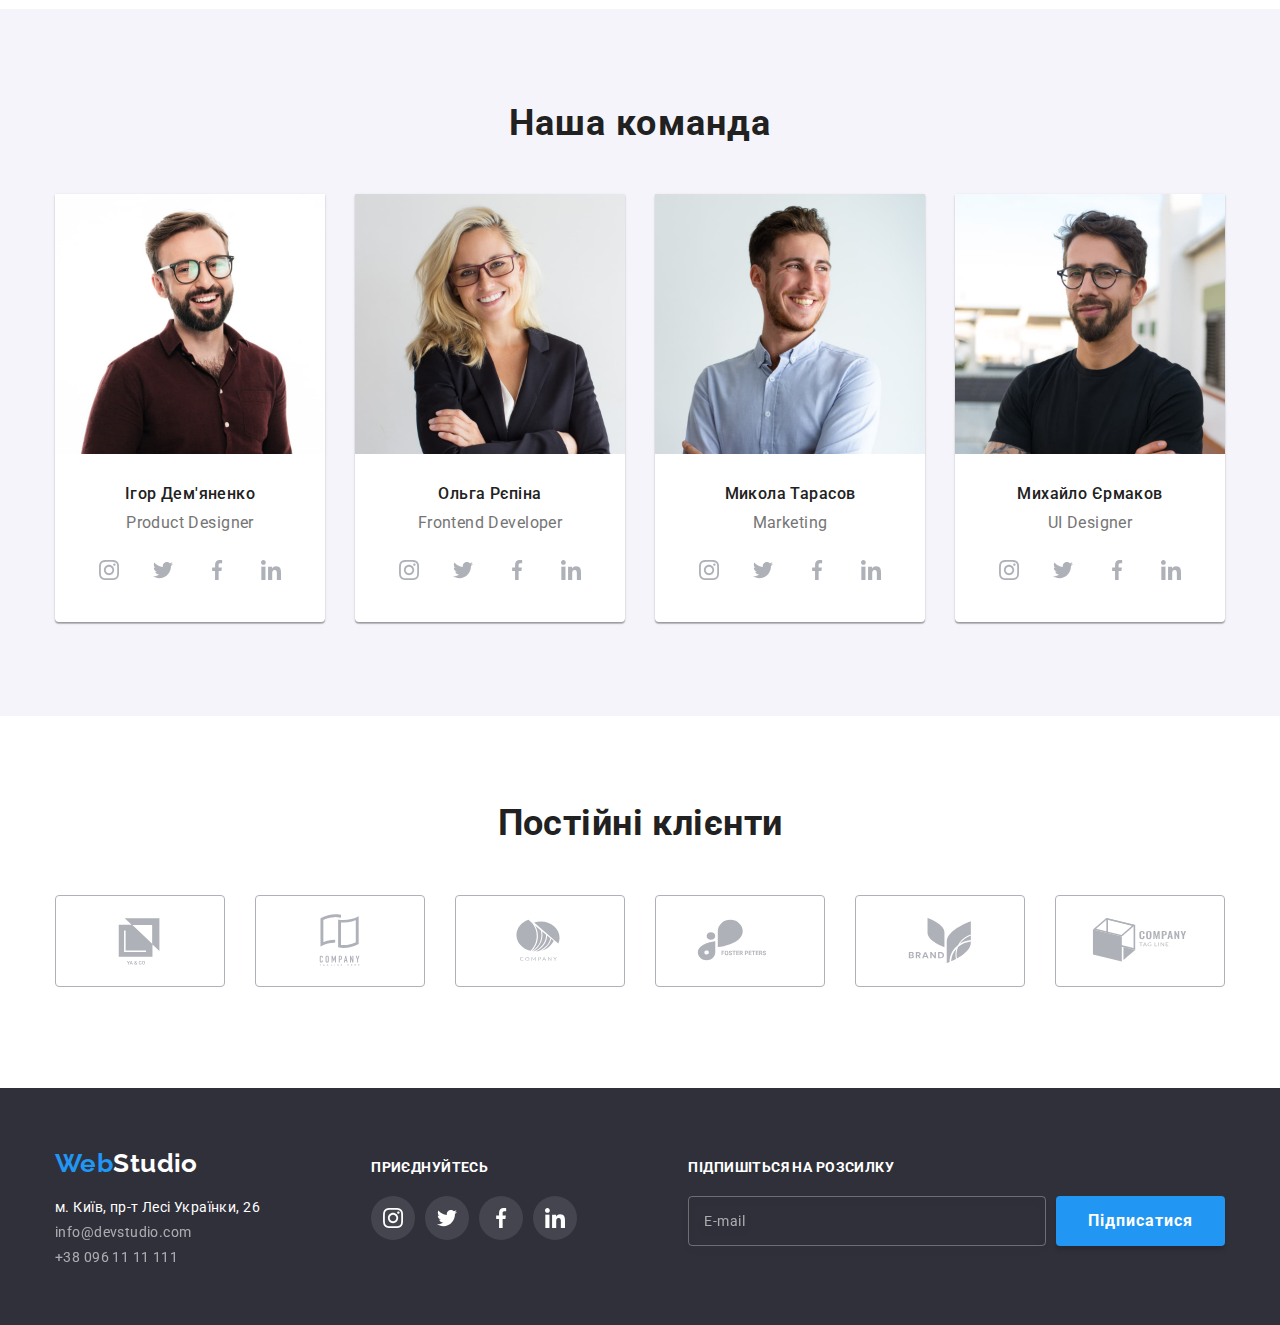
==== commit ce584f85: "modal form was created" ====
--- a/index.html
+++ b/index.html
@@ -386,20 +386,26 @@
                 <label class="footer-label">
                     <input type="text" class="footer-input" name="email" placeholder="E-mail" required>
                 </label>
-                <button type="submit" class="footer-submit-btn">Підписатися</button>
+                <div class="footer-form-btn-wrapper"></div>
+                <button type="submit" class="footer-submit-btn">Підписатися
+                    <svg class="footer-form-icon">
+                        <use class="footer-form-icon-send" href="./images/sprite.svg#icon-send"></use>
+                    </svg>
+                </button>
             </form>
         </div>
         </div>
     </footer>
-    <div class="backdrop " data-modal>
+    <!-- Модальне вікно -->
+    <div class="backdrop is-hidden" data-modal>
         <div class="modal">
             <button class="modal-close-btn" data-modal-close>
                 <svg class="modal-close-icon" width="18" height="18">
-                    <use href="./images/sprite.svg#icon-close"></use>
+                    <use class="modal-close-pic" href="./images/sprite.svg#icon-close"></use>
                 </svg>
             </button>
-            <form class="modal-form">
-                <p class="modal-user-data">Залиште свої дані, ми вам передзвонимо</p>
+            <p class="modal-user-data">Залиште свої дані, ми вам передзвонимо</p>
+            <form class="modal-form"></form>
                         <label class="modal-title">
                             <span class="modal-title-desc">Ім'я</span>
                             <span class="modal-box">
@@ -424,7 +430,6 @@
                             </svg>
                         </span>
                     </label>
-
                     <label class="modal-title">
                         <span class="modal-title-desc">Пошта</span>
                         <span class="modal-box">
@@ -434,15 +439,18 @@
                             </svg>
                         </span>
                     </label>
-                <label class="modal-title">
+                <label class="modal-comment-box">
                     <span class="modal-title-desc">Коментар</span>
                     <textarea name="user_comment" 
                     placeholder="Введіть текст" 
                     class="modal-comment"></textarea>
                 </label>
-                <label class="modal-title">
-                    <input type="checkbox" name="user_policy">
-                    Погоджуюся з розсилкою та приймаю <a href="" class="policy-link">Умови договору</a>
+                <label class="modal-form-checkbox">
+                    <input class="modal-checkbox" type="checkbox" name="user_policy">
+                    <svg class="modal-checkbox-icon">
+                        <use class="modal-checkbox-pic" href="./images/sprite.svg#icon_check"></use>
+                    </svg>
+                    Погоджуюся з розсилкою та приймаю<a href="" class="policy-link">Умови договору</a>
                 </label>
                 <div class="modal-btn-box">
                     <button type="submit" class="modal-submit-btn">Відправити</button>
--- a/css/styles.css
+++ b/css/styles.css
@@ -481,16 +481,21 @@
     padding: 15px;
     letter-spacing: 0.03em;
     filter: drop-shadow(0px 4px 4px rgba(0, 0, 0, 0.15));
-    border: 1px solid var(--primary-color);
-    opacity: 0.3;
+    border: 1px solid rgba(255, 255, 255, 0.3);
+    /* opacity: 0.3; */
     border-radius: 4px;
     background-color: transparent;
     color: rgba(255, 255, 255, 0.6);
 }
 .footer-input::placeholder {
     color: rgba(255, 255, 255, 0.6);
-    
 } 
+.footer-form-btn-wrapper {
+    position: relative;
+    display: flex;
+    justify-content: center;
+    align-items: center;
+}
 .footer-submit-btn {
     padding: 10px 32px;
     font-weight: 700;
@@ -508,6 +513,13 @@
 .footer-submit-btn:hover, .footer-submit-btn:focus {
     background-color: var(--accent-btn-color);
 }
+.footer-form-icon {
+    position: absolute;
+    width: 24px;
+    height: 24px;
+    fill: var(--primary-color);
+}
+
 /* -//-//-//-//-//-//-//- Backdrop -//-//-//-//-//-//-//- */
 .backdrop {
     position: fixed;
@@ -517,7 +529,6 @@
     height: 100%;
     background-color: rgba(0, 0, 0, 0.2);
     z-index: 100;
-    
     opacity: 1;
     visibility: visible;
     pointer-events: auto;
@@ -529,10 +540,12 @@
     left: 50%;
     transform: translate(-50%, -50%);
     width: 528px;
-    height: 521px;
+    height: 581px;
     padding: 40px;
     background-color: var(--primary-color);
-    box-shadow: 0px 1px 3px rgba(0, 0, 0, 0.12), 0px 1px 1px rgba(0, 0, 0, 0.14), 0px 2px 1px rgba(0, 0, 0, 0.2);
+    box-shadow: 0px 1px 3px rgba(0, 0, 0, 0.12), 
+                0px 1px 1px rgba(0, 0, 0, 0.14), 
+                0px 2px 1px rgba(0, 0, 0, 0.2);
     border-radius: 4px;
 }
 .modal-close-btn {
@@ -550,7 +563,9 @@
     padding: 0;
     cursor: pointer;
 }
-
+.modal-close-btn:focus ~ .modal-close-icon .modal-close-pic {
+    fill: var(--accent-color);
+}
 .backdrop.is-hidden {
     opacity: 0;
     visibility: hidden;
@@ -568,13 +583,13 @@
     text-align: center;
     margin-bottom: 12px;
     color: var(--title-text-color);
-    
 }
 .modal-form {
     display: flex;
     flex-direction: column;
 }
 .modal-title {
+    display: block;
     margin-bottom: 10px;
 }
 .modal-title-desc {
@@ -621,6 +636,10 @@
     fill: var(--accent-color);
     outline: none;
 }
+.modal-comment-box {
+    display: block;
+    margin-bottom: 20px;
+}
 .modal-comment {
     width: 100%;
     height: 120px;
@@ -643,10 +662,46 @@
     letter-spacing: 0.01em;
     color: rgba(117, 117, 117, 0.5);
 }
+.modal-form-checkbox {
+    display: flex;
+    justify-content: center;
+    margin-bottom: 30px;
+}
+.modal-checkbox {
+    position: absolute;
+    appearance: none;
+}
+.modal-checkbox:checked + .modal-checkbox-icon {
+    background-color: var(--accent-color);
+    border: none;
+}
+.modal-checkbox:checked + .modal-checkbox-icon .modal-checkbox-pic {
+    display: block;
+} 
+.modal-checkbox-icon {
+    width: 16px;
+    height: 15px;
+    margin-right: 7px;
+    border: 2px solid var(--title-text-color);
+    border-radius: 3px;
+    cursor: pointer;
+}
+.modal-checkbox-pic {
+    display: none;
+}
+.modal-checkbox:focus + .modal-checkbox-icon {
+    background-color: var(--accent-color);
+    border: none;
+    /* box-shadow: 0 0 0 2px var(--accent-color); */
+}
+.policy-link {
+    text-decoration: underline;
+    color: var(--accent-color);
+    margin-left: 10px;
+}
 .modal-btn-box {
     display: flex;
     justify-content: center;
-    
 }
 .modal-submit-btn {
     display: flex;
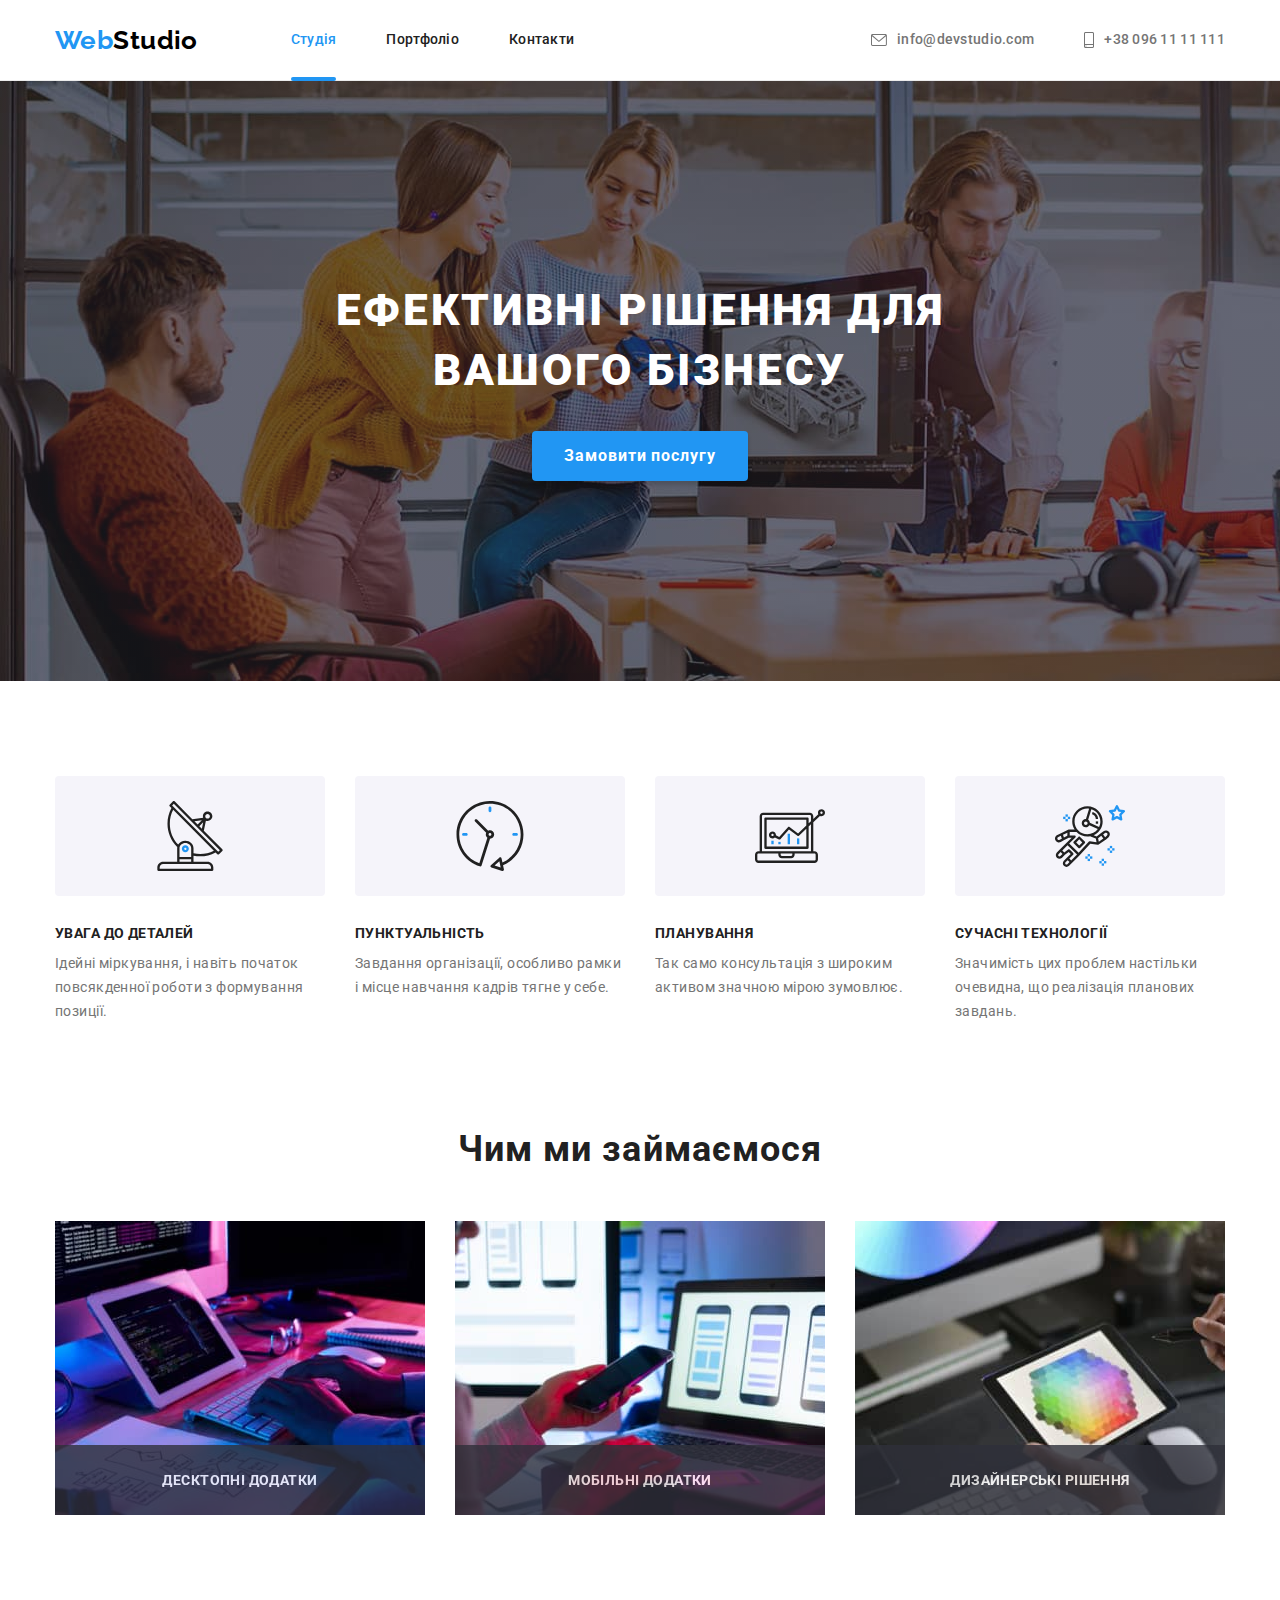
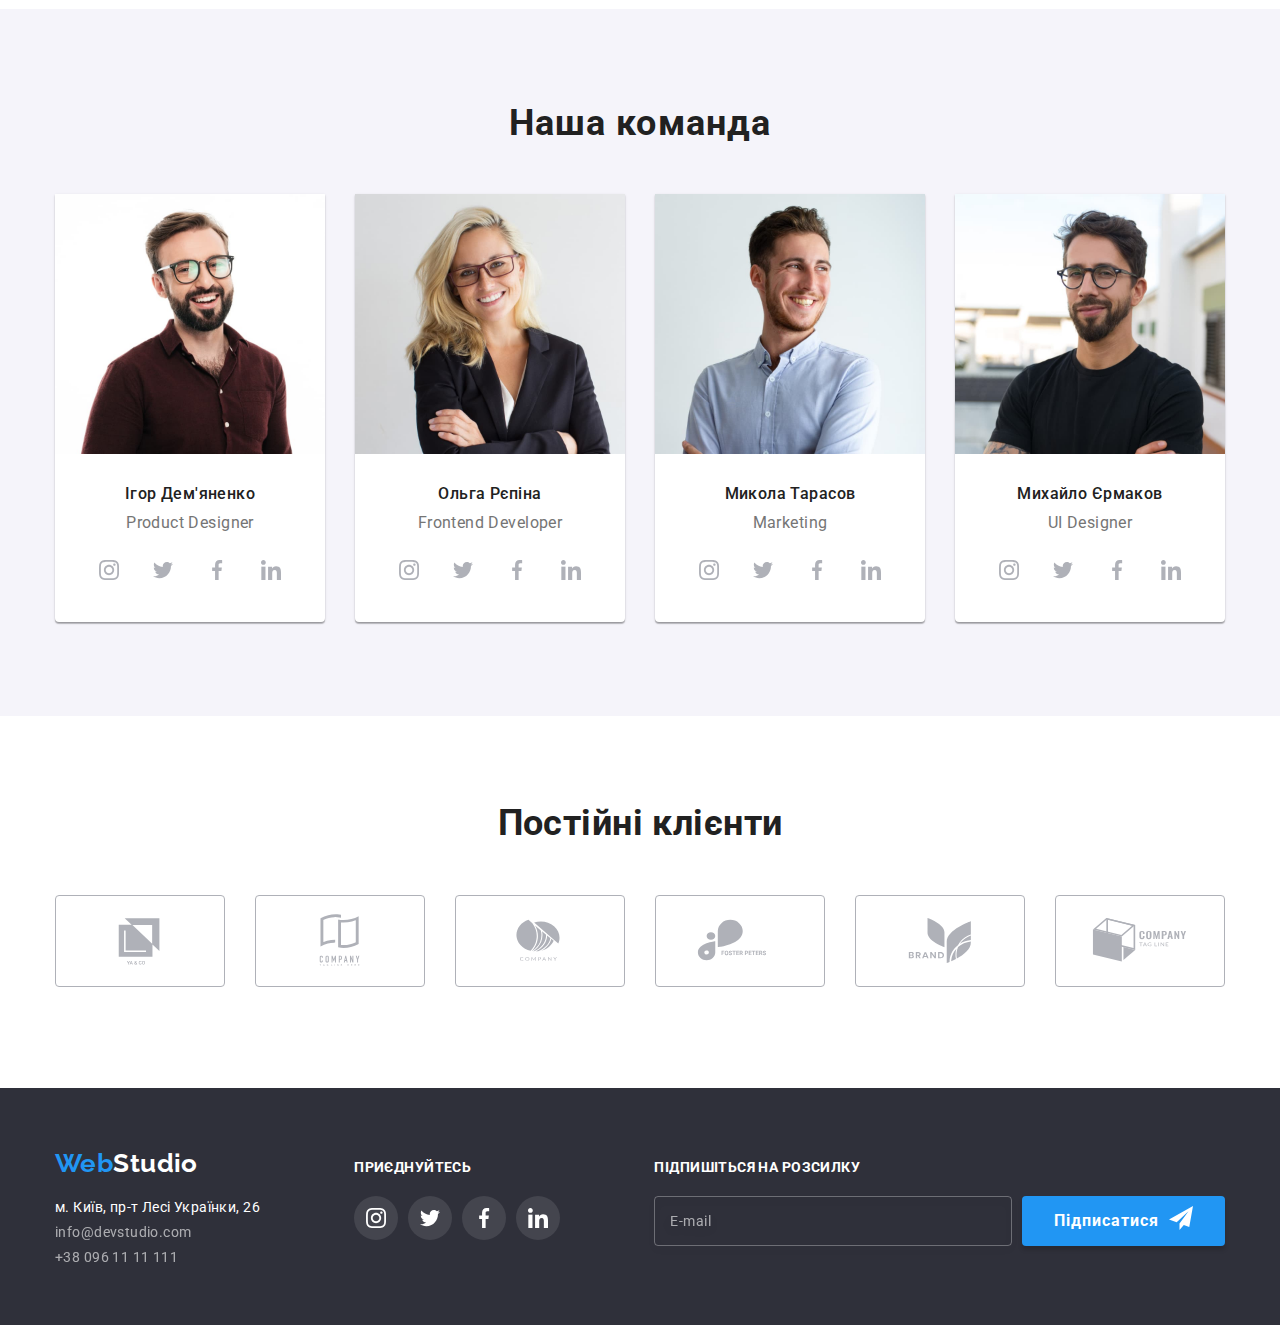
==== commit bb41fabc: "hw06 was done" ====
--- a/index.html
+++ b/index.html
@@ -386,12 +386,13 @@
                 <label class="footer-label">
                     <input type="text" class="footer-input" name="email" placeholder="E-mail" required>
                 </label>
-                <div class="footer-form-btn-wrapper"></div>
-                <button type="submit" class="footer-submit-btn">Підписатися
-                    <svg class="footer-form-icon">
-                        <use class="footer-form-icon-send" href="./images/sprite.svg#icon-send"></use>
-                    </svg>
-                </button>
+                <div class="footer-form-btn-wrapper">
+                    <button type="submit" class="footer-submit-btn">Підписатися
+                        <svg class="footer-form-icon">
+                            <use class="footer-form-icon-send" href="./images/sprite.svg#icon-send"></use>
+                        </svg>
+                    </button>
+                </div>
             </form>
         </div>
         </div>
@@ -405,7 +406,7 @@
                 </svg>
             </button>
             <p class="modal-user-data">Залиште свої дані, ми вам передзвонимо</p>
-            <form class="modal-form"></form>
+            <form class="modal-form">
                         <label class="modal-title">
                             <span class="modal-title-desc">Ім'я</span>
                             <span class="modal-box">
--- a/css/styles.css
+++ b/css/styles.css
@@ -491,12 +491,14 @@
     color: rgba(255, 255, 255, 0.6);
 } 
 .footer-form-btn-wrapper {
-    position: relative;
     display: flex;
     justify-content: center;
     align-items: center;
 }
 .footer-submit-btn {
+    display: flex;
+    justify-content: center;
+    column-gap: 10px;
     padding: 10px 32px;
     font-weight: 700;
     font-size: 16px;
@@ -514,7 +516,6 @@
     background-color: var(--accent-btn-color);
 }
 .footer-form-icon {
-    position: absolute;
     width: 24px;
     height: 24px;
     fill: var(--primary-color);
@@ -563,9 +564,10 @@
     padding: 0;
     cursor: pointer;
 }
-.modal-close-btn:focus ~ .modal-close-icon .modal-close-pic {
+.modal-close-btn:focus, .modal-close-btn:hover {
     fill: var(--accent-color);
 }
+
 .backdrop.is-hidden {
     opacity: 0;
     visibility: hidden;
@@ -591,6 +593,11 @@
 .modal-title {
     display: block;
     margin-bottom: 10px;
+}
+.modal-title:focus, .modal-title:hover {
+    border-color: var(--accent-color);
+    outline: none;
+    cursor: pointer;
 }
 .modal-title-desc {
     display: block;
@@ -632,7 +639,7 @@
     fill: var(--title-text-color);
     transition: fill var(--transition-dur-and-func);
 }
-.modal-input:focus + .modal-svg {
+.modal-input:focus + .modal-icon {
     fill: var(--accent-color);
     outline: none;
 }
@@ -670,10 +677,6 @@
 .modal-checkbox {
     position: absolute;
     appearance: none;
-}
-.modal-checkbox:checked + .modal-checkbox-icon {
-    background-color: var(--accent-color);
-    border: none;
 }
 .modal-checkbox:checked + .modal-checkbox-icon .modal-checkbox-pic {
     display: block;
@@ -689,10 +692,9 @@
 .modal-checkbox-pic {
     display: none;
 }
-.modal-checkbox:focus + .modal-checkbox-icon {
+.modal-checkbox:checked + .modal-checkbox-icon {
     background-color: var(--accent-color);
     border: none;
-    /* box-shadow: 0 0 0 2px var(--accent-color); */
 }
 .policy-link {
     text-decoration: underline;
@@ -720,6 +722,9 @@
     box-shadow: 0px 4px 4px rgba(0, 0, 0, 0.15);
     border-radius: 4px;
     transition: background-color var(--transition-dur-and-func);
+}
+.modal-submit-btn:focus, .modal-submit-btn:hover {
+    background-color: var(--accent-btn-color);
 }
 /* -//-//-//-//-//-//-//- Modal window -//-//-//-//-//-//-//- */
 
@@ -749,16 +754,16 @@
     border-radius: 4px;
     border: none;
     cursor: pointer;
-    transition: background-color 250ms cubic-bezier(0.4, 0, 0.2, 1), 
-    box-shadow 250ms cubic-bezier(0.4, 0, 0.2, 1),
-    color 250ms cubic-bezier(0.4, 0, 0.2, 1);
+    transition: background-color var(--transition-dur-and-func),
+                box-shadow var(--transition-dur-and-func),
+                color var(--transition-dur-and-func);
 }
 .list-btn:active, .list-btn:hover,
 .list-btn:focus {
     color: var(--primary-color);
     box-shadow: 0px 3px 1px rgba(0, 0, 0, 0.1), 
-    0px 1px 2px rgba(0, 0, 0, 0.08), 
-    0px 2px 2px rgba(0, 0, 0, 0.12);
+                0px 1px 2px rgba(0, 0, 0, 0.08), 
+                0px 2px 2px rgba(0, 0, 0, 0.12);
     background-color: var(--accent-color);
 }
 .list-cards {
@@ -769,13 +774,13 @@
 .portfolio-link {
     display: block;
     color: var(--title-text-color);
-    transition: box-shadow 250ms cubic-bezier(0.4, 0, 0.2, 1),
+    transition: box-shadow var(--transition-dur-and-func);
 }
 .portfolio-link:hover,
 .portfolio-link:focus {
     box-shadow: 0px 1px 1px rgba(0, 0, 0, 0.12), 
-    0px 4px 4px rgba(0, 0, 0, 0.06), 
-    1px 4px 6px rgba(0, 0, 0, 0.16);
+                0px 4px 4px rgba(0, 0, 0, 0.06), 
+                1px 4px 6px rgba(0, 0, 0, 0.16);
 }
 
 .over-thumb {
@@ -792,7 +797,8 @@
     background-color: var(--accent-color);
     opacity: 0.9;
     transform: translateY(101%);
-    transition: transform 250ms cubic-bezier(0.4, 0, 0.2, 1), background-color 250ms cubic-bezier(0.4, 0, 0.2, 1);
+    transition: transform var(--transition-dur-and-func),
+                background-color var(--transition-dur-and-func);
 }
 .overlay-text {
     font-style: normal;
